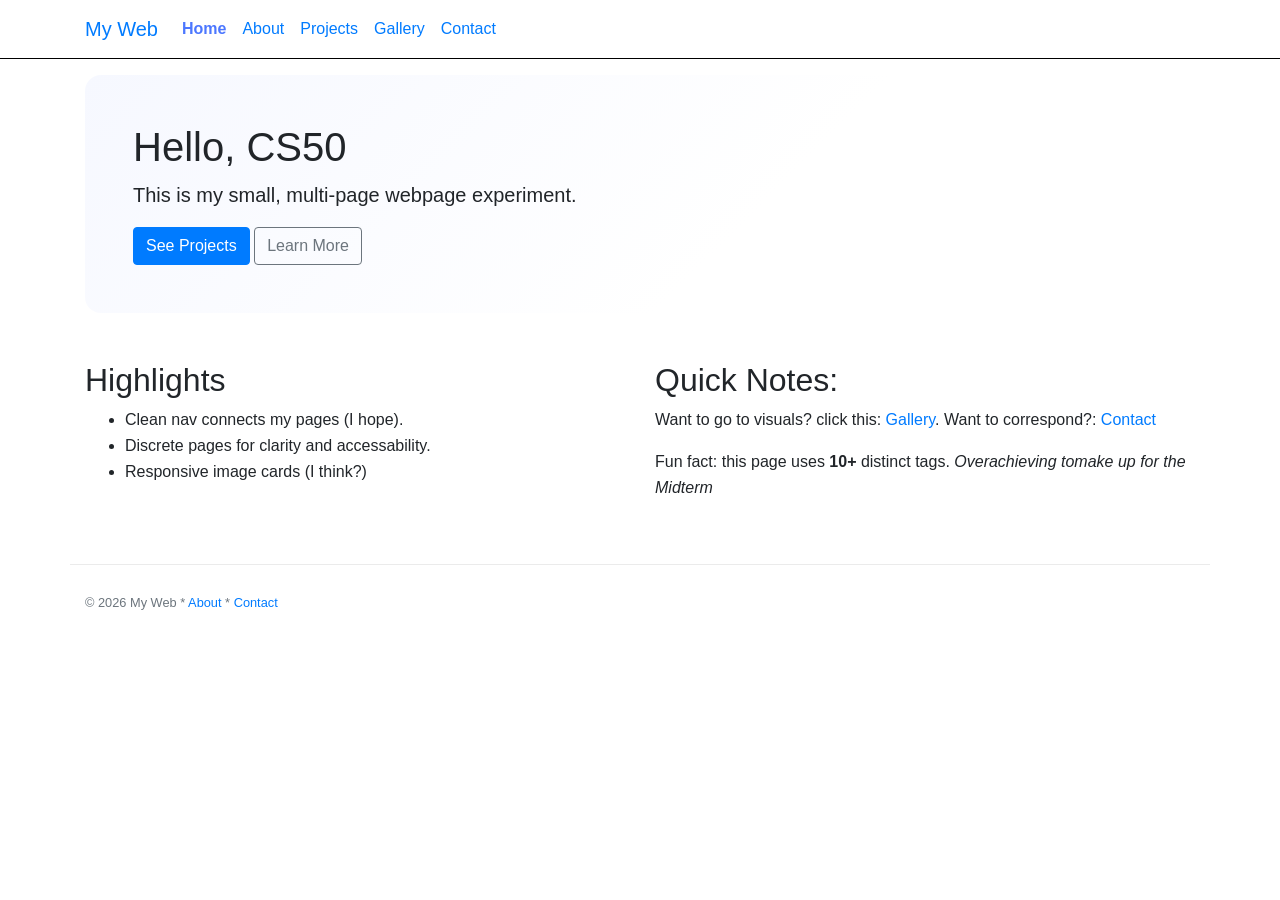
==== index.html @ f8203a94 "Initial Uplaod" ====
<!DOCTYPE html>

<!-- index.html Based on CS50 shorts and bootstrap examples.
Additional markup inspired by https://getbootstrap.com/docs/4.5/getting-started/introduction/ -->
<html lang="en">

    <head>
        <!-- Viewport meta tag ensures proper scaling on mobile -->
        <meta charset="utf-8">
        <meta name="viewport" content="width=device-width, initial-scale=1">

        <!-- bootstrap 4.5.3 css -->
        <link rel="stylesheet" href="https://cdn.jsdelivr.net/npm/bootstrap@4.5.3/dist/css/bootstrap.min.css" integrity="sha384-TX8t27EcRE3e/ihU7zmQxVncDAy5uIKz4rEkgIXeMed4M0jlfIDPvg6uqKI2xXr2" crossorigin="anonymous">

        <!-- jquery/ bootstrap 4.5.3 js -->
        <script src="https://code.jquery.com/jquery-3.5.1.slim.min.js" integrity="sha384-DfXdz2htPH0lsSSs5nCTpuj/zy4C+OGpamoFVy38MVBnE+IbbVYUew+OrCXaRkfj" crossorigin="anonymous"></script>
        <script src="https://cdn.jsdelivr.net/npm/bootstrap@4.5.3/dist/js/bootstrap.bundle.min.js" integrity="sha384-ho+j7jyWK8fNQe+A12Hb8AhRq26LrZ/JpcUGGOn+Y7RsweNrtN/tE3MoK7ZeZDyx" crossorigin="anonymous"></script>

        <!-- CSS link -->
        <link href="styles.css" rel="stylesheet">

        <title>Home * My Webpage</title>
    </head>

    <body>
        <!-- Navbar adapted from Bootstrap 4.5.3 https://getbootstrap.com/docs/4.5/components/navbar/ -->
        <nav class="navbar navbar-expand-md bg-white">
            <div class="container">
                <a class="navbar-brand fw-bold" href="index.html">My Web</a>

                <!-- Menu button visible on smaller screens -->
                <button class="navbar-toggler" type="button" data-bs-toggle="collapse" data-bs-target="#nav">
                    <span class="navbar-toggler-icon"></span>
                </button>
                <!-- Collapsible navigation links -->
                <div id="nav" class="collapse navbar-collapse">
                    <ul class="navbar-nav ms-auto">
                        <li class="nav-item"> <a class="nav-link" href="index.html">Home</a></li>
                        <li class="nav-item"> <a class="nav-link" href="about.html">About</a></li>
                        <li class="nav-item"> <a class="nav-link" href="projects.html">Projects</a></li>
                        <li class="nav-item"> <a class="nav-link" href="gallery.html">Gallery</a></li>
                        <li class="nav-item"> <a class="nav-link" href="contact.html">Contact</a></li>
                    </ul>
                </div>
            </div>
        </nav>

        <!-- "Hero" section introducing the site -->
        <header class="container">
            <div class="hero">
                <h1 class="display-5">Hello, CS50</h1>
                <p class="lead">This is my small, multi-page webpage experiment.</p>
                <a class="btn btn-primary" href="projects.html">See Projects</a>
                <a class="btn btn-outline-secondary ms-2" href="about.html">Learn More</a>
            </div>
        </header>

        <!-- Main content divided into a responsive two column layout -->
        <main class="container my-5">
            <section class="row g-f">
                <article class="col-md-6">
                    <h2>Highlights</h2>
                    <ul>
                        <li>Clean nav connects my pages (I hope).</li>
                        <li>Discrete pages for clarity and accessability.</li>
                        <li>Responsive image cards (I think?)</li>
                    </ul>
                </article>
                <aside class="col-md-6">
                    <h2>Quick Notes:</h2>
                    <p>Want to go to visuals? click this: <a href="gallery.html">Gallery</a>. Want to correspond?: <a href="contact.html">Contact</a></p>
                    <p>Fun fact: this page uses <strong>10+</strong> distinct tags. <em>Overachieving tomake up for the Midterm</em></p>
                </aside>
            </section>
        </main>

        <!-- Footer pattern based on Bootstrap "Sticky Footer" example -->
        <footer class="container py-4 text-muted">
            <small>&copy; <span id="year"></span> My Web * <a href="about.html">About</a> * <a href="contact.html">Contact</a></small>
        </footer>

        <!-- JS functionality adapted from Bootstrap documentation:
	       - Highlights the current page in navbar
	       - Dynamically updates copyright year -->
        <script src="https://cdn.jsdelivr.net/npm/bootstrap@5.3.8/dist/js/bootstrap.bundle.min.js" integrity="sha384-FKyoEForCGlyvwx9Hj09JcYn3nv7wiPVlz7YYwJrWVcXK/BmnVDxM+D2scQbITxI" crossorigin="anonymous"></script>
        <script>
            // Identify the current page’s file name (https://developer.mozilla.org/en-US/docs/Web/API/Location)
            const here = location.pathname.split('/').pop() || 'index.html';
            // Highlight current nav link (https://developer.mozilla.org/en-US/docs/Web/API/Document/querySelectorAll)
            document.querySelectorAll('.nav-link').forEach(a => {
                if (a.getAttribute('href') === here) a.classList.add('active');
                if (a.getAttribute('href') === here) a.setAttribute('aria-current', 'page');
            });
            // Display the current year in footer
            document.getElementById('year').textContent = new Date().getFullYear();
        </script>
    </body>

</html>
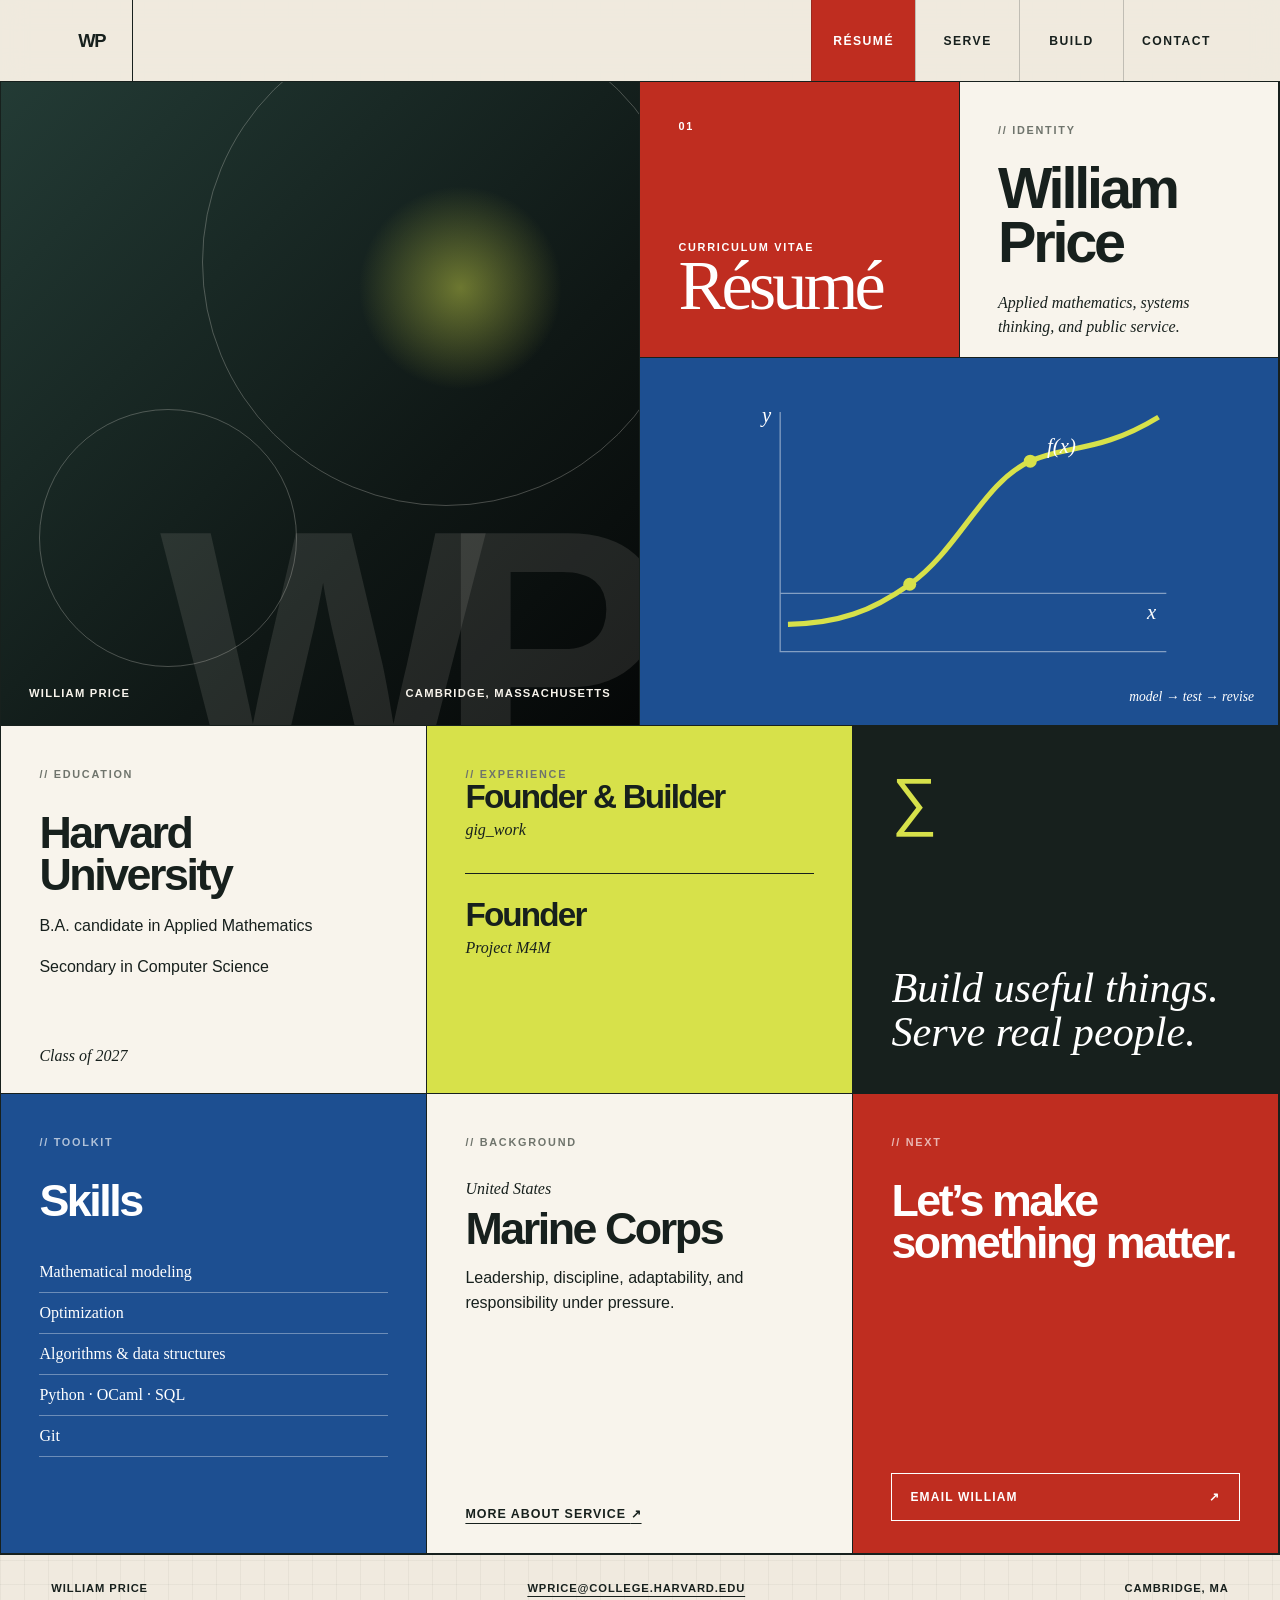
==== commit b117aa4e: "new website" ====
--- a/index.html
+++ b/index.html
@@ -1,99 +1,117 @@
-<!DOCTYPE html>
+<!doctype html>
+<html lang="en">
+<head>
+    <meta charset="utf-8">
+    <meta name="viewport" content="width=device-width, initial-scale=1">
+    <meta name="description" content="William Price — applied mathematics student, builder, and veteran.">
+    <title>Résumé — William Price</title>
+    <link rel="stylesheet" href="styles.css">
+</head>
+<body>
+    <header class="site-header">
+        <a class="wordmark" href="index.html" aria-label="William Price home">WP</a>
+        <nav class="site-nav" aria-label="Primary navigation">
+            <a class="active" aria-current="page" href="index.html">Résumé</a>
+            <a href="serve.html">Serve</a>
+            <a href="build.html">Build</a>
+            <a href="contact.html">Contact</a>
+        </nav>
+    </header>
 
-<!-- index.html Based on CS50 shorts and bootstrap examples.
-Additional markup inspired by https://getbootstrap.com/docs/4.5/getting-started/introduction/ -->
-<html lang="en">
+    <main>
+        <section class="mosaic" aria-labelledby="resume-title">
+            <article class="tile tile-hero">
+                <div class="hero-monogram" aria-hidden="true">WP</div>
+                <div class="hero-caption">
+                    <span>William Price</span>
+                    <span>Cambridge, Massachusetts</span>
+                </div>
+            </article>
 
-    <head>
-        <!-- Viewport meta tag ensures proper scaling on mobile -->
-        <meta charset="utf-8">
-        <meta name="viewport" content="width=device-width, initial-scale=1">
+            <article class="tile tile-title">
+                <span class="tile-number">01</span>
+                <div>
+                    <p class="eyebrow">Curriculum vitae</p>
+                    <h1 id="resume-title">Résumé</h1>
+                </div>
+            </article>
 
-        <!-- bootstrap 4.5.3 css -->
-        <link rel="stylesheet" href="https://cdn.jsdelivr.net/npm/bootstrap@4.5.3/dist/css/bootstrap.min.css" integrity="sha384-TX8t27EcRE3e/ihU7zmQxVncDAy5uIKz4rEkgIXeMed4M0jlfIDPvg6uqKI2xXr2" crossorigin="anonymous">
+            <article class="tile tile-identity">
+                <span class="annotation">// identity</span>
+                <h2>William<br>Price</h2>
+                <p>Applied mathematics, systems thinking, and public service.</p>
+            </article>
 
-        <!-- jquery/ bootstrap 4.5.3 js -->
-        <script src="https://code.jquery.com/jquery-3.5.1.slim.min.js" integrity="sha384-DfXdz2htPH0lsSSs5nCTpuj/zy4C+OGpamoFVy38MVBnE+IbbVYUew+OrCXaRkfj" crossorigin="anonymous"></script>
-        <script src="https://cdn.jsdelivr.net/npm/bootstrap@4.5.3/dist/js/bootstrap.bundle.min.js" integrity="sha384-ho+j7jyWK8fNQe+A12Hb8AhRq26LrZ/JpcUGGOn+Y7RsweNrtN/tE3MoK7ZeZDyx" crossorigin="anonymous"></script>
+            <article class="tile tile-math" aria-label="Decorative mathematical graph">
+                <svg viewBox="0 0 360 240" role="img" aria-label="A rising mathematical curve on a coordinate plane">
+                    <path class="axis" d="M42 20V205H340M42 160H340"/>
+                    <path class="curve" d="M48 184C88 183 112 174 142 153C180 126 199 74 235 58C264 45 288 52 334 24"/>
+                    <circle cx="142" cy="153" r="5"/>
+                    <circle cx="235" cy="58" r="5"/>
+                    <text x="248" y="52">f(x)</text>
+                    <text x="325" y="180">x</text>
+                    <text x="28" y="28">y</text>
+                </svg>
+                <span class="math-note">model → test → revise</span>
+            </article>
 
-        <!-- CSS link -->
-        <link href="styles.css" rel="stylesheet">
+            <article class="tile tile-education">
+                <span class="annotation">// education</span>
+                <h2>Harvard University</h2>
+                <p class="detail">B.A. candidate in Applied Mathematics</p>
+                <p class="detail">Secondary in Computer Science</p>
+                <p class="tile-footer">Class of 2027</p>
+            </article>
 
-        <title>Home * My Webpage</title>
-    </head>
+            <article class="tile tile-experience">
+                <span class="annotation">// experience</span>
+                <div class="entry">
+                    <h2>Founder &amp; Builder</h2>
+                    <p>gig_work</p>
+                </div>
+                <div class="entry">
+                    <h2>Founder</h2>
+                    <p>Project M4M</p>
+                </div>
+            </article>
 
-    <body>
-        <!-- Navbar adapted from Bootstrap 4.5.3 https://getbootstrap.com/docs/4.5/components/navbar/ -->
-        <nav class="navbar navbar-expand-md bg-white">
-            <div class="container">
-                <a class="navbar-brand fw-bold" href="index.html">My Web</a>
+            <article class="tile tile-principle">
+                <p class="principle-mark">∑</p>
+                <blockquote>Build useful things.<br>Serve real people.</blockquote>
+            </article>
 
-                <!-- Menu button visible on smaller screens -->
-                <button class="navbar-toggler" type="button" data-bs-toggle="collapse" data-bs-target="#nav">
-                    <span class="navbar-toggler-icon"></span>
-                </button>
-                <!-- Collapsible navigation links -->
-                <div id="nav" class="collapse navbar-collapse">
-                    <ul class="navbar-nav ms-auto">
-                        <li class="nav-item"> <a class="nav-link" href="index.html">Home</a></li>
-                        <li class="nav-item"> <a class="nav-link" href="about.html">About</a></li>
-                        <li class="nav-item"> <a class="nav-link" href="projects.html">Projects</a></li>
-                        <li class="nav-item"> <a class="nav-link" href="gallery.html">Gallery</a></li>
-                        <li class="nav-item"> <a class="nav-link" href="contact.html">Contact</a></li>
-                    </ul>
-                </div>
-            </div>
-        </nav>
+            <article class="tile tile-skills">
+                <span class="annotation">// toolkit</span>
+                <h2>Skills</h2>
+                <ul>
+                    <li>Mathematical modeling</li>
+                    <li>Optimization</li>
+                    <li>Algorithms &amp; data structures</li>
+                    <li>Python · OCaml · SQL</li>
+                    <li>Git</li>
+                </ul>
+            </article>
 
-        <!-- "Hero" section introducing the site -->
-        <header class="container">
-            <div class="hero">
-                <h1 class="display-5">Hello, CS50</h1>
-                <p class="lead">This is my small, multi-page webpage experiment.</p>
-                <a class="btn btn-primary" href="projects.html">See Projects</a>
-                <a class="btn btn-outline-secondary ms-2" href="about.html">Learn More</a>
-            </div>
-        </header>
+            <article class="tile tile-service">
+                <span class="annotation">// background</span>
+                <p class="service-kicker">United States</p>
+                <h2>Marine Corps</h2>
+                <p>Leadership, discipline, adaptability, and responsibility under pressure.</p>
+                <a class="text-link" href="serve.html">More about service <span aria-hidden="true">↗</span></a>
+            </article>
 
-        <!-- Main content divided into a responsive two column layout -->
-        <main class="container my-5">
-            <section class="row g-f">
-                <article class="col-md-6">
-                    <h2>Highlights</h2>
-                    <ul>
-                        <li>Clean nav connects my pages (I hope).</li>
-                        <li>Discrete pages for clarity and accessability.</li>
-                        <li>Responsive image cards (I think?)</li>
-                    </ul>
-                </article>
-                <aside class="col-md-6">
-                    <h2>Quick Notes:</h2>
-                    <p>Want to go to visuals? click this: <a href="gallery.html">Gallery</a>. Want to correspond?: <a href="contact.html">Contact</a></p>
-                    <p>Fun fact: this page uses <strong>10+</strong> distinct tags. <em>Overachieving tomake up for the Midterm</em></p>
-                </aside>
-            </section>
-        </main>
+            <article class="tile tile-contact">
+                <span class="annotation">// next</span>
+                <h2>Let’s make something matter.</h2>
+                <a class="button-link" href="mailto:wprice@college.harvard.edu">Email William <span aria-hidden="true">↗</span></a>
+            </article>
+        </section>
+    </main>
 
-        <!-- Footer pattern based on Bootstrap "Sticky Footer" example -->
-        <footer class="container py-4 text-muted">
-            <small>&copy; <span id="year"></span> My Web * <a href="about.html">About</a> * <a href="contact.html">Contact</a></small>
-        </footer>
-
-        <!-- JS functionality adapted from Bootstrap documentation:
-	       - Highlights the current page in navbar
-	       - Dynamically updates copyright year -->
-        <script src="https://cdn.jsdelivr.net/npm/bootstrap@5.3.8/dist/js/bootstrap.bundle.min.js" integrity="sha384-FKyoEForCGlyvwx9Hj09JcYn3nv7wiPVlz7YYwJrWVcXK/BmnVDxM+D2scQbITxI" crossorigin="anonymous"></script>
-        <script>
-            // Identify the current page’s file name (https://developer.mozilla.org/en-US/docs/Web/API/Location)
-            const here = location.pathname.split('/').pop() || 'index.html';
-            // Highlight current nav link (https://developer.mozilla.org/en-US/docs/Web/API/Document/querySelectorAll)
-            document.querySelectorAll('.nav-link').forEach(a => {
-                if (a.getAttribute('href') === here) a.classList.add('active');
-                if (a.getAttribute('href') === here) a.setAttribute('aria-current', 'page');
-            });
-            // Display the current year in footer
-            document.getElementById('year').textContent = new Date().getFullYear();
-        </script>
-    </body>
-
+    <footer class="site-footer">
+        <span>William Price</span>
+        <a href="mailto:wprice@college.harvard.edu">wprice@college.harvard.edu</a>
+        <span>Cambridge, MA</span>
+    </footer>
+</body>
 </html>
--- a/styles.css
+++ b/styles.css
@@ -0,0 +1,610 @@
+:root {
+    --paper: #f0eadf;
+    --paper-light: #f8f4ec;
+    --ink: #17201d;
+    --muted: #6f746c;
+    --red: #bf2d20;
+    --blue: #1d4f91;
+    --acid: #d7e14a;
+    --line: rgba(23, 32, 29, 0.22);
+    --sans: "Helvetica Neue", Helvetica, Arial, sans-serif;
+    --serif: Georgia, "Times New Roman", serif;
+}
+
+* { box-sizing: border-box; }
+
+html {
+    background: var(--paper);
+    color: var(--ink);
+    font-family: var(--sans);
+    scroll-behavior: smooth;
+}
+
+body {
+    min-height: 100vh;
+    margin: 0;
+    background-color: var(--paper);
+    background-image:
+        linear-gradient(rgba(23, 32, 29, 0.045) 1px, transparent 1px),
+        linear-gradient(90deg, rgba(23, 32, 29, 0.045) 1px, transparent 1px);
+    background-size: 24px 24px;
+}
+
+a { color: inherit; }
+
+.site-header {
+    min-height: 82px;
+    padding: 0 clamp(20px, 4vw, 64px);
+    border-bottom: 1px solid var(--ink);
+    background: rgba(240, 234, 223, 0.94);
+    display: flex;
+    align-items: stretch;
+    justify-content: space-between;
+    position: sticky;
+    top: 0;
+    z-index: 20;
+    backdrop-filter: blur(12px);
+}
+
+.wordmark {
+    width: 82px;
+    display: grid;
+    place-items: center;
+    border-right: 1px solid var(--ink);
+    font-weight: 900;
+    font-size: 1.15rem;
+    letter-spacing: -0.08em;
+    text-decoration: none;
+}
+
+.site-nav {
+    display: flex;
+    align-items: stretch;
+}
+
+.site-nav a {
+    min-width: 104px;
+    padding: 0 18px;
+    display: grid;
+    place-items: center;
+    border-left: 1px solid var(--line);
+    font-size: 0.76rem;
+    font-weight: 700;
+    letter-spacing: 0.12em;
+    text-transform: uppercase;
+    text-decoration: none;
+    transition: background 160ms ease, color 160ms ease;
+}
+
+.site-nav a:hover,
+.site-nav a:focus-visible {
+    background: var(--ink);
+    color: var(--paper-light);
+}
+
+.site-nav a.active {
+    background: var(--red);
+    color: white;
+}
+
+.mosaic {
+    display: grid;
+    grid-template-columns: repeat(12, minmax(0, 1fr));
+    grid-auto-rows: 92px;
+    max-width: 1600px;
+    margin: 0 auto;
+    border-left: 1px solid var(--ink);
+    border-right: 1px solid var(--ink);
+}
+
+.tile {
+    min-width: 0;
+    padding: clamp(22px, 3vw, 48px);
+    border-right: 1px solid var(--ink);
+    border-bottom: 1px solid var(--ink);
+    position: relative;
+    overflow: hidden;
+}
+
+.annotation,
+.tile-number,
+.eyebrow {
+    margin: 0;
+    font-size: 0.68rem;
+    font-weight: 800;
+    letter-spacing: 0.16em;
+    text-transform: uppercase;
+}
+
+.annotation { color: var(--muted); }
+
+.tile h1,
+.tile h2,
+.holding-page h1,
+.holding-page h2,
+.contact-page h1 {
+    margin: 0;
+    line-height: 0.93;
+    letter-spacing: -0.055em;
+}
+
+.tile-hero {
+    grid-column: 1 / 7;
+    grid-row: span 7;
+    padding: 0;
+    color: var(--paper-light);
+    background:
+        radial-gradient(circle at 72% 32%, rgba(215, 225, 74, 0.46), transparent 16%),
+        linear-gradient(135deg, #233b35 0%, #0f1715 64%, #050707 100%);
+}
+
+.tile-hero::before,
+.tile-hero::after {
+    content: "";
+    position: absolute;
+    border: 1px solid rgba(248, 244, 236, 0.25);
+    border-radius: 50%;
+}
+
+.tile-hero::before {
+    width: 38vw;
+    height: 38vw;
+    max-width: 600px;
+    max-height: 600px;
+    right: -8%;
+    top: -10%;
+}
+
+.tile-hero::after {
+    width: 20vw;
+    height: 20vw;
+    max-width: 320px;
+    max-height: 320px;
+    left: 6%;
+    bottom: 9%;
+}
+
+.hero-monogram {
+    position: absolute;
+    right: 3%;
+    bottom: -10%;
+    font-size: clamp(13rem, 27vw, 30rem);
+    font-weight: 900;
+    line-height: 0.8;
+    letter-spacing: -0.14em;
+    color: rgba(248, 244, 236, 0.1);
+}
+
+.hero-caption {
+    position: absolute;
+    inset: auto 28px 26px 28px;
+    display: flex;
+    justify-content: space-between;
+    gap: 20px;
+    font-size: 0.7rem;
+    font-weight: 700;
+    letter-spacing: 0.11em;
+    text-transform: uppercase;
+    z-index: 2;
+}
+
+.tile-title {
+    grid-column: 7 / 10;
+    grid-row: span 3;
+    background: var(--red);
+    color: white;
+    display: flex;
+    flex-direction: column;
+    justify-content: space-between;
+}
+
+.tile-title h1 {
+    font-family: var(--serif);
+    font-size: clamp(3rem, 5.5vw, 6rem);
+    font-weight: 400;
+}
+
+.tile-identity {
+    grid-column: 10 / 13;
+    grid-row: span 3;
+    background: var(--paper-light);
+}
+
+.tile-identity h2 {
+    margin-top: 24px;
+    font-size: clamp(2.4rem, 4.5vw, 5rem);
+}
+
+.tile-identity p {
+    max-width: 28ch;
+    margin: 22px 0 0;
+    font-family: var(--serif);
+    font-style: italic;
+    line-height: 1.5;
+}
+
+.tile-math {
+    grid-column: 7 / 13;
+    grid-row: span 4;
+    padding: 0;
+    background: var(--blue);
+    color: white;
+}
+
+.tile-math svg {
+    width: 100%;
+    height: 100%;
+    padding: 28px;
+    overflow: visible;
+}
+
+.tile-math .axis,
+.tile-math .curve {
+    fill: none;
+    stroke: currentColor;
+}
+
+.tile-math .axis { opacity: 0.45; stroke-width: 1; }
+.tile-math .curve { stroke: var(--acid); stroke-width: 4; }
+.tile-math circle { fill: var(--acid); }
+.tile-math text { fill: currentColor; font: italic 16px Georgia, serif; }
+
+.math-note {
+    position: absolute;
+    right: 24px;
+    bottom: 20px;
+    font: italic 0.85rem var(--serif);
+}
+
+.tile-education {
+    grid-column: 1 / 5;
+    grid-row: span 4;
+    background: var(--paper-light);
+}
+
+.tile-education h2,
+.tile-experience h2,
+.tile-skills h2,
+.tile-service h2,
+.tile-contact h2 {
+    margin-top: 30px;
+    font-size: clamp(2rem, 3.5vw, 4.2rem);
+}
+
+.detail { margin: 18px 0 0; line-height: 1.45; }
+
+.tile-footer {
+    position: absolute;
+    left: clamp(22px, 3vw, 48px);
+    bottom: 28px;
+    margin: 0;
+    font-family: var(--serif);
+    font-style: italic;
+}
+
+.tile-experience {
+    grid-column: 5 / 9;
+    grid-row: span 4;
+    background: var(--acid);
+}
+
+.entry + .entry {
+    margin-top: 34px;
+    padding-top: 26px;
+    border-top: 1px solid var(--ink);
+}
+
+.entry h2 { margin-top: 0; font-size: clamp(1.5rem, 2.6vw, 3.2rem); }
+.entry p { margin: 8px 0 0; font-family: var(--serif); font-style: italic; }
+
+.tile-principle {
+    grid-column: 9 / 13;
+    grid-row: span 4;
+    background: var(--ink);
+    color: white;
+    display: flex;
+    flex-direction: column;
+    justify-content: space-between;
+}
+
+.principle-mark { margin: 0; color: var(--acid); font-size: 4rem; }
+
+.tile-principle blockquote {
+    margin: 0;
+    font: italic clamp(1.8rem, 3.3vw, 4rem)/1.05 var(--serif);
+}
+
+.tile-skills {
+    grid-column: 1 / 5;
+    grid-row: span 5;
+    background: var(--blue);
+    color: white;
+}
+
+.tile-skills .annotation,
+.tile-contact .annotation { color: rgba(255, 255, 255, 0.65); }
+
+.tile-skills ul { margin: 30px 0 0; padding: 0; list-style: none; }
+
+.tile-skills li {
+    padding: 11px 0;
+    border-bottom: 1px solid rgba(255, 255, 255, 0.35);
+    font-family: var(--serif);
+}
+
+.tile-service {
+    grid-column: 5 / 9;
+    grid-row: span 5;
+    background: var(--paper-light);
+}
+
+.service-kicker { margin: 30px 0 -20px; font: italic 1rem var(--serif); }
+.tile-service > p:not(.service-kicker) { max-width: 38ch; line-height: 1.55; }
+
+.text-link {
+    position: absolute;
+    left: clamp(22px, 3vw, 48px);
+    bottom: 32px;
+    font-size: 0.78rem;
+    font-weight: 800;
+    letter-spacing: 0.08em;
+    text-transform: uppercase;
+    text-decoration-thickness: 1px;
+    text-underline-offset: 5px;
+}
+
+.tile-contact {
+    grid-column: 9 / 13;
+    grid-row: span 5;
+    background: var(--red);
+    color: white;
+}
+
+.button-link {
+    position: absolute;
+    left: clamp(22px, 3vw, 48px);
+    right: clamp(22px, 3vw, 48px);
+    bottom: 32px;
+    padding: 16px 18px;
+    border: 1px solid white;
+    display: flex;
+    justify-content: space-between;
+    font-size: 0.75rem;
+    font-weight: 800;
+    letter-spacing: 0.1em;
+    text-transform: uppercase;
+    text-decoration: none;
+}
+
+.button-link:hover,
+.button-link:focus-visible { background: white; color: var(--red); }
+
+.holding-page,
+.contact-page {
+    min-height: calc(100vh - 148px);
+    max-width: 1600px;
+    margin: 0 auto;
+    border-left: 1px solid var(--ink);
+    border-right: 1px solid var(--ink);
+}
+
+.holding-page { display: grid; grid-template-columns: minmax(0, 7fr) minmax(0, 5fr); }
+
+.holding-intro,
+.holding-card,
+.contact-panel,
+.contact-aside { padding: clamp(36px, 6vw, 100px); }
+
+.holding-intro {
+    min-height: 680px;
+    border-right: 1px solid var(--ink);
+    display: flex;
+    flex-direction: column;
+    justify-content: space-between;
+}
+
+.holding-intro h1 {
+    max-width: 11ch;
+    font: 400 clamp(3.6rem, 7vw, 8rem)/0.9 var(--serif);
+}
+
+.holding-copy {
+    max-width: 34ch;
+    margin: 0;
+    font-size: clamp(1.1rem, 1.5vw, 1.45rem);
+    line-height: 1.55;
+}
+
+.holding-card {
+    background: var(--paper-light);
+    display: flex;
+    flex-direction: column;
+    justify-content: space-between;
+}
+
+.holding-card > div { padding: 30px 0; border-top: 1px solid var(--ink); }
+.holding-card h2 { margin: 0; font-size: clamp(2rem, 3.5vw, 4rem); }
+.holding-card p { line-height: 1.5; }
+.holding-serve .holding-intro { background: var(--red); color: white; }
+.holding-build .holding-intro { background: var(--blue); color: white; }
+
+.status-line {
+    margin: 0;
+    font-size: 0.74rem;
+    font-weight: 700;
+    letter-spacing: 0.08em;
+    text-transform: uppercase;
+}
+
+.status-line span {
+    width: 9px;
+    height: 9px;
+    margin-right: 8px;
+    border-radius: 50%;
+    background: var(--red);
+    display: inline-block;
+    animation: pulse 2s infinite;
+}
+
+.project-label > span { font-size: 0.7rem; font-weight: 800; letter-spacing: 0.12em; }
+.muted-project { color: var(--muted); }
+.contact-page { display: grid; grid-template-columns: minmax(0, 8fr) minmax(0, 4fr); }
+
+.contact-panel {
+    min-height: 680px;
+    border-right: 1px solid var(--ink);
+    background: var(--red);
+    color: white;
+    display: flex;
+    flex-direction: column;
+    justify-content: space-between;
+}
+
+.contact-panel h1 { font: 400 clamp(5rem, 12vw, 13rem)/0.77 var(--serif); }
+.contact-panel > p:not(.eyebrow) { margin: auto 0 20px; }
+
+.email-link {
+    padding: 22px 0;
+    border-top: 1px solid rgba(255, 255, 255, 0.65);
+    border-bottom: 1px solid rgba(255, 255, 255, 0.65);
+    display: flex;
+    justify-content: space-between;
+    font-size: clamp(1rem, 2.2vw, 2rem);
+    text-decoration: none;
+}
+
+.contact-aside {
+    min-width: 0;
+    overflow: hidden;
+    background: var(--acid);
+    display: flex;
+    flex-direction: column;
+    justify-content: space-between;
+}
+
+.contact-aside > p { margin: 0; font: italic clamp(2rem, 4vw, 4.5rem)/1 var(--serif); }
+
+.contact-mark {
+    font-size: clamp(8rem, 18vw, 18rem);
+    font-weight: 900;
+    line-height: 0.7;
+    letter-spacing: -0.12em;
+}
+
+.site-footer {
+    min-height: 66px;
+    padding: 18px clamp(20px, 4vw, 64px);
+    border-top: 1px solid var(--ink);
+    display: flex;
+    align-items: center;
+    justify-content: space-between;
+    gap: 24px;
+    font-size: 0.7rem;
+    font-weight: 700;
+    letter-spacing: 0.08em;
+    text-transform: uppercase;
+}
+
+.site-footer a { text-underline-offset: 4px; }
+
+@keyframes pulse { 50% { opacity: 0.35; } }
+
+@media (max-width: 900px) {
+    .site-header {
+        min-height: auto;
+        padding: 0;
+        position: static;
+        flex-direction: column;
+    }
+
+    .wordmark {
+        width: 100%;
+        height: 58px;
+        border-right: 0;
+        border-bottom: 1px solid var(--ink);
+    }
+
+    .site-nav a {
+        min-width: 0;
+        width: 25%;
+        padding: 17px 6px;
+        font-size: 0.61rem;
+    }
+
+    .mosaic {
+        grid-template-columns: repeat(2, minmax(0, 1fr));
+        grid-auto-rows: auto;
+        border: 0;
+    }
+
+    .tile { min-height: 290px; }
+
+    .tile-hero {
+        grid-column: 1 / -1;
+        grid-row: auto;
+        min-height: 72vh;
+    }
+
+    .tile-title,
+    .tile-identity,
+    .tile-math,
+    .tile-education,
+    .tile-experience,
+    .tile-principle,
+    .tile-skills,
+    .tile-service,
+    .tile-contact {
+        grid-column: auto;
+        grid-row: auto;
+    }
+
+    .tile-math,
+    .tile-service,
+    .tile-contact { grid-column: 1 / -1; }
+    .tile-contact { min-height: 360px; }
+
+    .holding-page,
+    .contact-page { display: block; border: 0; }
+
+    .holding-intro,
+    .contact-panel {
+        min-height: 70vh;
+        border-right: 0;
+        border-bottom: 1px solid var(--ink);
+    }
+
+    .holding-card,
+    .contact-aside { min-height: 540px; }
+
+    .site-footer { align-items: flex-start; flex-direction: column; }
+}
+
+@media (max-width: 560px) {
+    .mosaic { display: block; }
+    .tile { min-height: 320px; border-right: 0; }
+    .tile-title { min-height: 270px; }
+
+    .tile-identity,
+    .tile-education,
+    .tile-experience,
+    .tile-skills,
+    .tile-service { min-height: 430px; }
+
+    .hero-caption { align-items: flex-start; flex-direction: column; }
+
+    .holding-intro,
+    .holding-card,
+    .contact-panel,
+    .contact-aside { padding: 36px 24px; }
+
+    .contact-panel h1 { font-size: clamp(3rem, 16vw, 5.5rem); }
+    .email-link { gap: 16px; overflow-wrap: anywhere; }
+}
+
+@media (prefers-reduced-motion: reduce) {
+    * {
+        scroll-behavior: auto !important;
+        animation: none !important;
+        transition: none !important;
+    }
+}
